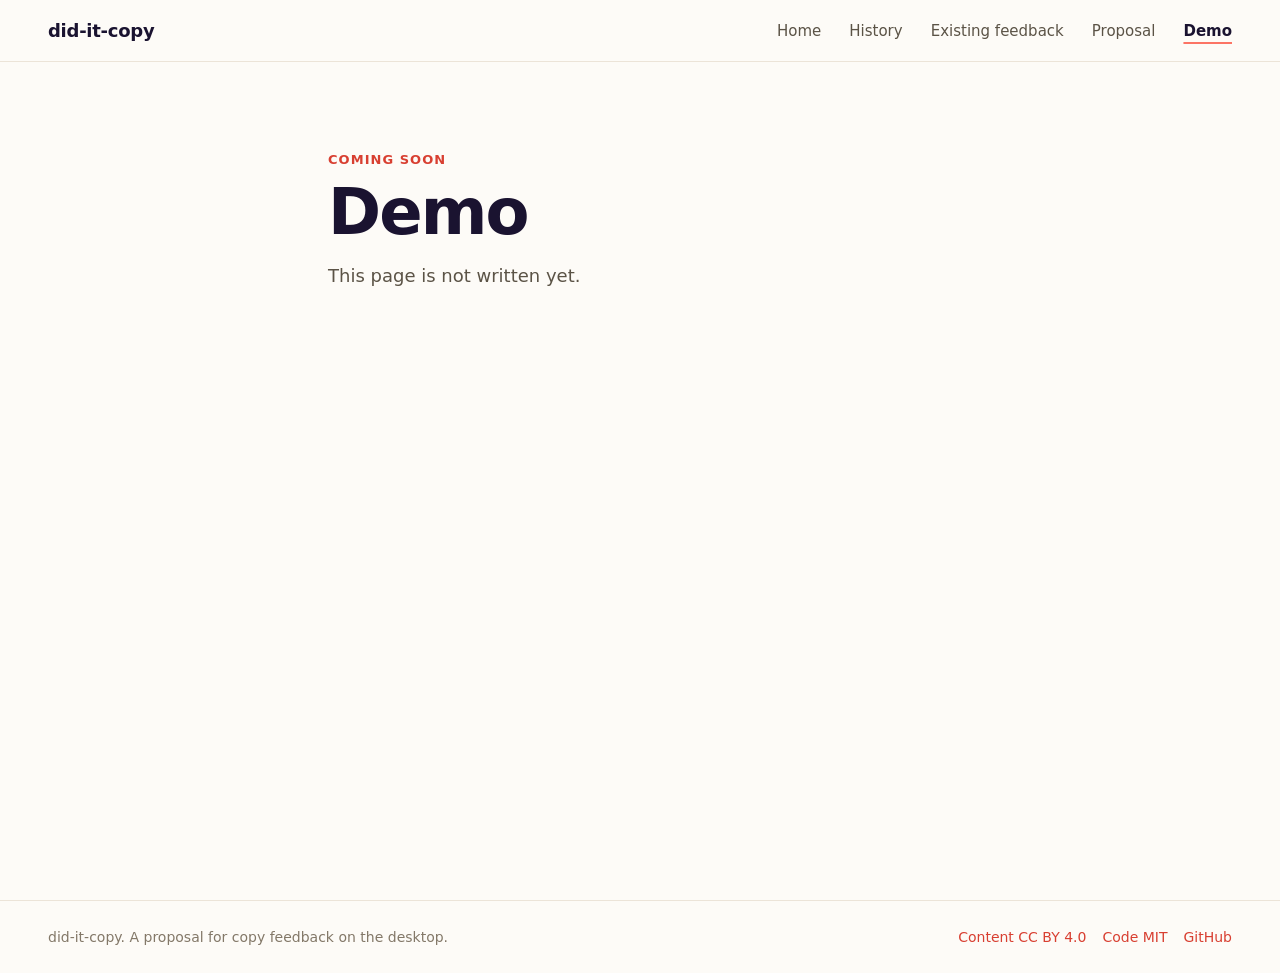
==== demo.html @ d61427d1 "feat: add Home with a live copy test, and four stub pages The first copy of the Home sentence change" ====
<!DOCTYPE html>
<html lang="en">
<head>
  <meta charset="utf-8">
  <meta name="viewport" content="width=device-width, initial-scale=1">
  <title>Demo · did-it-copy</title>
  <meta name="description" content="Try the proposed copy feedback in your browser.">
  <meta name="color-scheme" content="light dark">
  <link rel="preconnect" href="https://api.fontshare.com">
  <link rel="stylesheet" href="https://api.fontshare.com/v2/css?f[]=switzer@400,500,600,800&amp;display=swap">
  <link rel="stylesheet" href="css/site.css">
</head>
<body>
<div class="page">
  <header class="site-header">
    <a class="site-name" href="./">did-it-copy</a>
    <nav class="site-nav" aria-label="Site">
      <ul>
        <li><a href="./">Home</a></li>
        <li><a href="history.html">History</a></li>
        <li><a href="existing-feedback.html">Existing feedback</a></li>
        <li><a href="proposal.html">Proposal</a></li>
        <li><a href="demo.html" aria-current="page">Demo</a></li>
      </ul>
    </nav>
  </header>

  <main class="stub">
    <p class="eyebrow">Coming soon</p>
    <h1>Demo</h1>
    <p>This page is not written yet.</p>
  </main>
</div>

<footer class="site-footer">
  <span>did-it-copy. A proposal for copy feedback on the desktop.</span>
  <ul>
    <li><a href="https://creativecommons.org/licenses/by/4.0/">Content CC BY 4.0</a></li>
    <li><a href="https://github.com/brunodantas/did-it-copy/blob/main/LICENSE">Code MIT</a></li>
    <li><a href="https://github.com/brunodantas/did-it-copy">GitHub</a></li>
  </ul>
</footer>
</body>
</html>
---- css/site.css ----
:root {
  color-scheme: light dark;
  --bg: #fdfbf7;
  --surface: #fff;
  --ink-strong: #1a1330;
  --ink: #2c2540;
  --muted: #5b5346;
  --subtle: #837868;
  --border: #ece4d8;
  --kbd-border: #d8ccba;
  --accent: #d83f31;
  --accent-hover: #b23023;
  --accent-soft: #fc7465;
  --selection: #ffc4ba;
  /* The flash must read stronger than the selection, so it multiplies on light backgrounds and screens on dark ones. */
  --flash: rgb(252 116 101 / 0.75);
  --flash-blend: multiply;
  --gutter: clamp(16px, 4vw, 48px);
  --copy-shake-ms: 400ms;
}

@media (prefers-color-scheme: dark) {
  :root {
    --bg: #17131f;
    --surface: #251f30;
    --ink-strong: #f6f1ea;
    --ink: #e6dfd4;
    --muted: #b6ab9b;
    --subtle: #928878;
    --border: #342c40;
    --kbd-border: #4a4056;
    --accent: #ff7a6b;
    --accent-hover: #ff9d91;
    --selection: #7a3a34;
    --flash: rgb(252 116 101 / 0.6);
    --flash-blend: screen;
  }
}

html { scroll-behavior: smooth; }
@media (prefers-reduced-motion: reduce) {
  html { scroll-behavior: auto; }
}

body {
  margin: 0;
  background: var(--bg);
  color: var(--ink);
  font-family: "Switzer", system-ui, sans-serif;
  -webkit-font-smoothing: antialiased;
  overflow-wrap: break-word;
}

[hidden] { display: none !important; }

::selection { background: var(--selection); color: inherit; }

a { color: var(--accent); text-decoration: none; }
a:hover { color: var(--accent-hover); text-decoration: underline; }

:focus-visible { outline: 2px solid var(--accent); outline-offset: 3px; }

.page {
  min-height: 100vh;
  min-height: 100svh;
  display: flex;
  flex-direction: column;
}

/* Header and navigation */

.site-header {
  display: flex;
  align-items: center;
  justify-content: space-between;
  gap: 12px 24px;
  flex-wrap: wrap;
  padding: 20px var(--gutter);
  border-bottom: 1px solid var(--border);
}

.site-name {
  font-weight: 800;
  font-size: 18px;
  letter-spacing: -0.015em;
  color: var(--ink-strong);
}
.site-name:hover { color: var(--ink-strong); text-decoration: none; }

.site-nav ul {
  display: flex;
  flex-wrap: wrap;
  gap: 8px clamp(14px, 2.5vw, 28px);
  margin: 0;
  padding: 0;
  list-style: none;
  font-size: 15px;
  font-weight: 500;
}
.site-nav a { color: var(--muted); }
/* A shake moves the element with translate, which inline boxes ignore. */
.site-nav a, .site-footer a { display: inline-block; }
.site-nav a:hover { color: var(--ink-strong); }
.site-nav a[aria-current="page"] {
  color: var(--ink-strong);
  font-weight: 600;
  text-decoration: underline;
  text-decoration-color: var(--accent-soft);
  text-decoration-thickness: 2px;
  text-underline-offset: 6px;
}

/* Footer */

.site-footer {
  display: flex;
  justify-content: space-between;
  gap: 8px 16px;
  flex-wrap: wrap;
  padding: 28px var(--gutter);
  font-size: 14px;
  color: var(--subtle);
  border-top: 1px solid var(--border);
}
.site-footer ul {
  display: flex;
  gap: 16px;
  flex-wrap: wrap;
  margin: 0;
  padding: 0;
  list-style: none;
}

/* Shared type */

.eyebrow {
  margin: 0;
  font-size: 13px;
  font-weight: 600;
  letter-spacing: 0.08em;
  text-transform: uppercase;
  color: var(--accent);
}

/* Home */

.hero {
  flex: 1;
  display: flex;
  flex-direction: column;
  align-items: center;
  justify-content: center;
  text-align: center;
  gap: 28px;
  padding: clamp(48px, 10vh, 120px) var(--gutter);
}

.hero-sentence {
  margin: 0;
  max-width: 14ch;
  font-size: clamp(44px, 8vw, 96px);
  line-height: 1.02;
  font-weight: 800;
  letter-spacing: -0.03em;
  color: var(--ink-strong);
  text-wrap: balance;
  user-select: all;
  -webkit-user-select: all;
  cursor: text;
}

.hero-instruction {
  display: flex;
  align-items: center;
  justify-content: center;
  gap: 10px;
  flex-wrap: wrap;
  margin: 0;
  font-size: clamp(18px, 2vw, 22px);
  color: var(--muted);
}

kbd {
  min-width: 22px;
  padding: 6px 12px;
  font-family: inherit;
  font-weight: 600;
  font-size: 18px;
  color: var(--ink-strong);
  background: var(--surface);
  border: 1px solid var(--kbd-border);
  border-bottom-width: 3px;
  border-radius: 10px;
}

.answer {
  display: flex;
  flex-direction: column;
  align-items: center;
  gap: 14px;
  min-height: 150px;
  margin-top: clamp(24px, 5vh, 56px);
}
.answer-body {
  display: flex;
  flex-direction: column;
  align-items: center;
  gap: 14px;
}
.answer h2 {
  margin: 0;
  font-size: clamp(28px, 4vw, 44px);
  font-weight: 800;
  letter-spacing: -0.02em;
  color: var(--ink-strong);
}
.answer p {
  margin: 0;
  max-width: 36ch;
  font-size: clamp(17px, 1.8vw, 20px);
  line-height: 1.5;
  color: var(--muted);
  text-wrap: pretty;
}

.button {
  margin-top: 8px;
  padding: 10px 18px;
  font: inherit;
  font-weight: 600;
  font-size: 16px;
  color: var(--ink-strong);
  background: var(--surface);
  border: 1px solid var(--kbd-border);
  border-radius: 999px;
  cursor: pointer;
}
.button:hover { border-color: var(--accent-soft); }
.button[aria-pressed="true"] { border-color: var(--accent); }

.text-button {
  margin-top: auto;
  padding: 0;
  font: inherit;
  font-size: 15px;
  color: var(--subtle);
  background: none;
  border: 0;
  text-decoration: underline;
  text-underline-offset: 4px;
  cursor: pointer;
}

/* Stub pages */

.stub {
  flex: 1;
  width: 100%;
  max-width: 720px;
  box-sizing: border-box;
  margin: 0 auto;
  padding: clamp(48px, 10vh, 120px) var(--gutter);
}
.stub h1 {
  margin: 12px 0 16px;
  font-size: clamp(36px, 6vw, 64px);
  line-height: 1.05;
  font-weight: 800;
  letter-spacing: -0.03em;
  color: var(--ink-strong);
}
.stub h1 + p { margin: 0; font-size: 18px; line-height: 1.5; color: var(--muted); }

/* Copy feedback, drawn by js/copy-feedback.js */

.copy-flash {
  position: absolute;
  z-index: 9999;
  border-radius: 4px;
  background: var(--flash);
  mix-blend-mode: var(--flash-blend);
  pointer-events: none;
}

.copy-shake { animation: copy-shake var(--copy-shake-ms) ease-in-out; }

@keyframes copy-shake {
  0%, 100% { translate: 0; }
  20% { translate: -8px; }
  40% { translate: 8px; }
  60% { translate: -5px; }
  80% { translate: 5px; }
}

@media (prefers-reduced-motion: reduce) {
  .copy-shake {
    animation: none;
    outline: 2px solid var(--accent);
    outline-offset: 6px;
  }
}
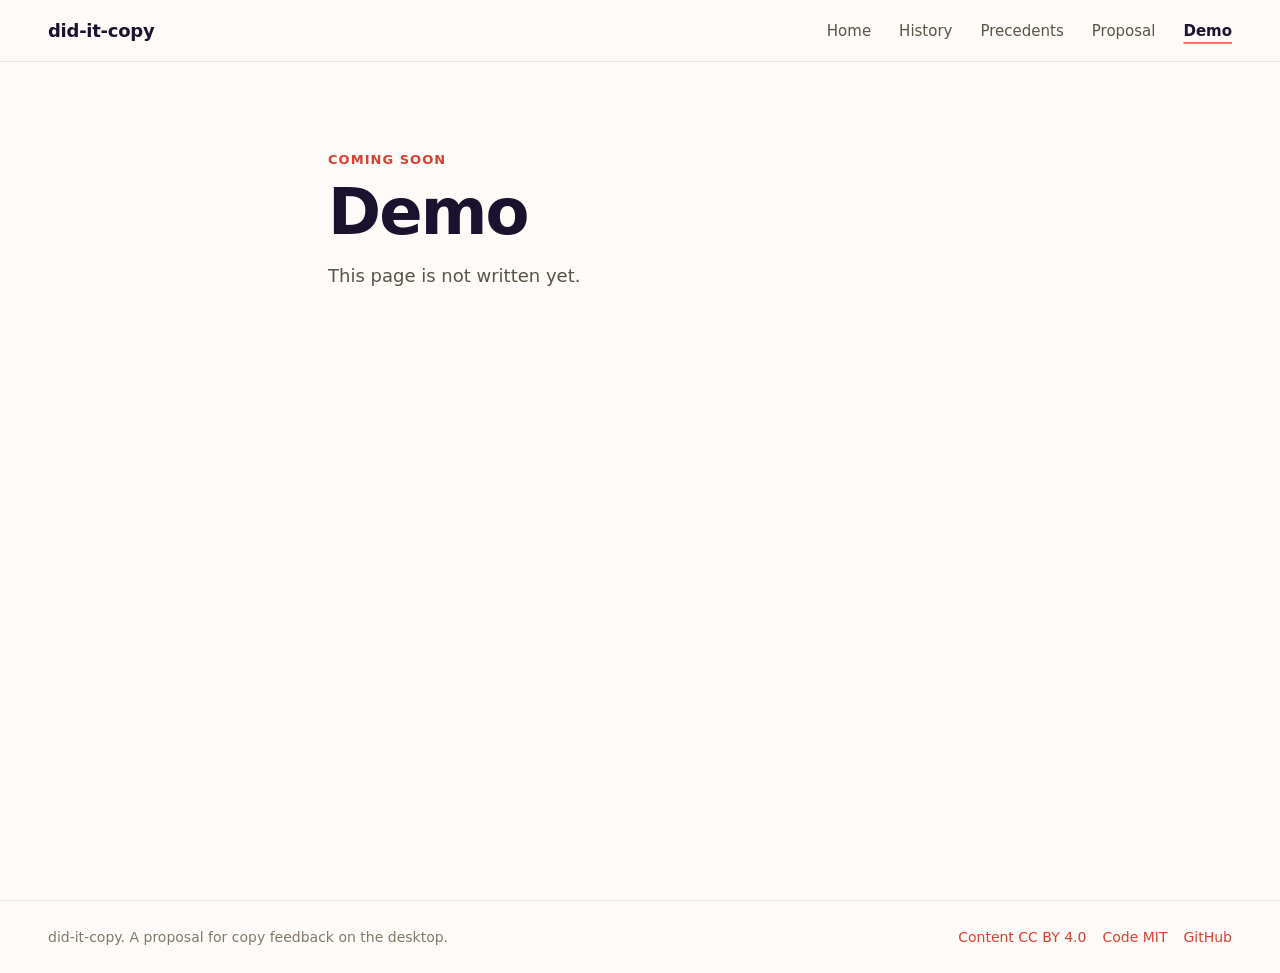
==== commit 7e006546: "refactor: rename the Existing feedback page to Precedents A one-word name sits with History, Proposa" ====
--- a/demo.html
+++ b/demo.html
@@ -18,7 +18,7 @@
       <ul>
         <li><a href="./">Home</a></li>
         <li><a href="history.html">History</a></li>
-        <li><a href="existing-feedback.html">Existing feedback</a></li>
+        <li><a href="precedents.html">Precedents</a></li>
         <li><a href="proposal.html">Proposal</a></li>
         <li><a href="demo.html" aria-current="page">Demo</a></li>
       </ul>
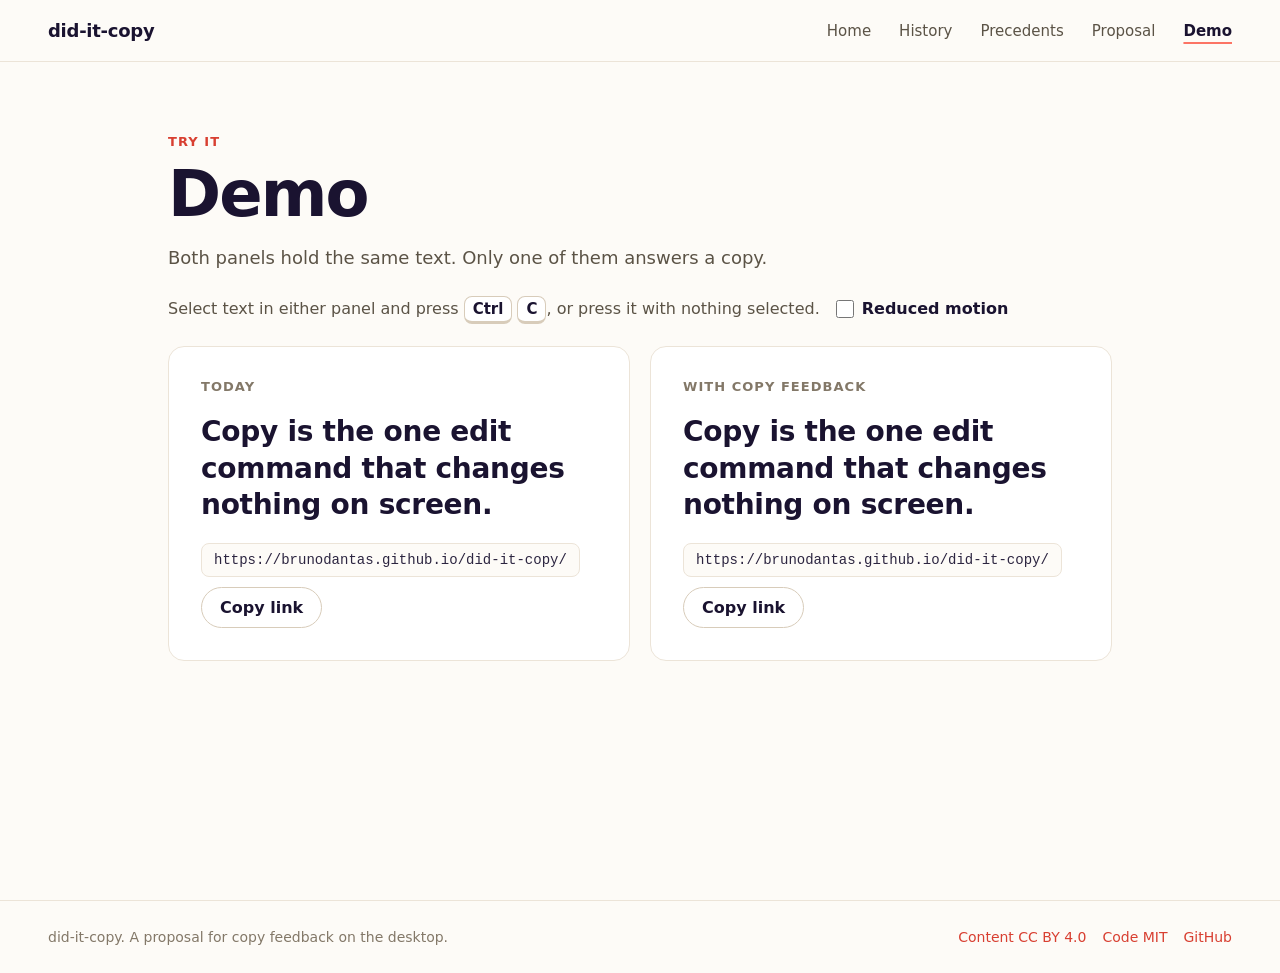
==== commit ce9c71ad: "feat: add the Demo page with side-by-side panels Two panels hold the same text. The "With copy feedb" ====
--- a/demo.html
+++ b/demo.html
@@ -9,6 +9,7 @@
   <link rel="preconnect" href="https://api.fontshare.com">
   <link rel="stylesheet" href="https://api.fontshare.com/v2/css?f[]=switzer@400,500,600,800&amp;display=swap">
   <link rel="stylesheet" href="css/site.css">
+  <script type="module" src="js/demo.js"></script>
 </head>
 <body>
 <div class="page">
@@ -25,10 +26,35 @@
     </nav>
   </header>
 
-  <main class="stub">
-    <p class="eyebrow">Coming soon</p>
+  <main class="demo">
+    <p class="eyebrow">Try it</p>
     <h1>Demo</h1>
-    <p>This page is not written yet.</p>
+    <p class="demo-intro">Both panels hold the same text. Only one of them answers a copy.</p>
+
+    <div class="demo-controls">
+      <span>Select text in either panel and press <kbd data-copy-key>Ctrl</kbd> <kbd>C</kbd>, or press it with nothing selected.</span>
+      <label class="motion-toggle"><input type="checkbox" id="motion-toggle"> Reduced motion</label>
+    </div>
+
+    <div class="panels">
+      <section class="panel" data-silent tabindex="0" aria-labelledby="silent-heading">
+        <h2 id="silent-heading">Today</h2>
+        <p class="panel-text">Copy is the one edit command that changes nothing on screen.</p>
+        <div class="panel-link">
+          <code>https://brunodantas.github.io/did-it-copy/</code>
+          <button class="button" type="button" data-copy-button>Copy link</button>
+        </div>
+      </section>
+
+      <section class="panel" tabindex="0" aria-labelledby="feedback-heading">
+        <h2 id="feedback-heading">With copy feedback</h2>
+        <p class="panel-text">Copy is the one edit command that changes nothing on screen.</p>
+        <div class="panel-link">
+          <code>https://brunodantas.github.io/did-it-copy/</code>
+          <button class="button" type="button" data-copy-button>Copy link</button>
+        </div>
+      </section>
+    </div>
   </main>
 </div>
 
--- a/css/site.css
+++ b/css/site.css
@@ -271,6 +271,106 @@
 }
 .stub h1 + p { margin: 0; font-size: 18px; line-height: 1.5; color: var(--muted); }
 
+/* Demo */
+
+.demo {
+  flex: 1;
+  width: 100%;
+  max-width: 1040px;
+  box-sizing: border-box;
+  margin: 0 auto;
+  padding: clamp(40px, 8vh, 96px) var(--gutter);
+}
+.demo h1 {
+  margin: 12px 0 16px;
+  font-size: clamp(36px, 6vw, 64px);
+  line-height: 1.05;
+  font-weight: 800;
+  letter-spacing: -0.03em;
+  color: var(--ink-strong);
+}
+.demo-intro {
+  margin: 0;
+  max-width: 60ch;
+  font-size: 18px;
+  line-height: 1.5;
+  color: var(--muted);
+}
+
+.demo-controls {
+  display: flex;
+  align-items: center;
+  gap: 8px 16px;
+  flex-wrap: wrap;
+  margin: 28px 0 0;
+  font-size: 16px;
+  color: var(--muted);
+}
+.demo-controls .button { margin-top: 0; }
+.demo-controls kbd { padding: 3px 8px; font-size: 15px; border-radius: 8px; }
+.motion-toggle {
+  display: inline-flex;
+  align-items: center;
+  gap: 8px;
+  font-weight: 600;
+  color: var(--ink-strong);
+  cursor: pointer;
+}
+.motion-toggle input { width: 18px; height: 18px; margin: 0; accent-color: var(--accent); }
+
+.panels {
+  display: grid;
+  grid-template-columns: repeat(auto-fit, minmax(min(100%, 320px), 1fr));
+  gap: 20px;
+  margin-top: 28px;
+}
+
+.panel {
+  display: flex;
+  flex-direction: column;
+  gap: 20px;
+  padding: clamp(20px, 3vw, 32px);
+  background: var(--surface);
+  border: 1px solid var(--border);
+  border-radius: 16px;
+}
+.panel:focus-visible { outline-offset: 4px; }
+.panel h2 {
+  margin: 0;
+  font-size: 13px;
+  font-weight: 600;
+  letter-spacing: 0.08em;
+  text-transform: uppercase;
+  color: var(--subtle);
+}
+.panel-text {
+  margin: 0;
+  font-size: clamp(22px, 2.6vw, 28px);
+  line-height: 1.3;
+  font-weight: 600;
+  letter-spacing: -0.01em;
+  color: var(--ink-strong);
+  text-wrap: pretty;
+}
+.panel-link {
+  display: flex;
+  align-items: center;
+  gap: 10px;
+  flex-wrap: wrap;
+  margin-top: auto;
+}
+.panel-link code {
+  min-width: 0;
+  padding: 8px 12px;
+  font-size: 14px;
+  color: var(--ink);
+  background: var(--bg);
+  border: 1px solid var(--border);
+  border-radius: 8px;
+  overflow-wrap: anywhere;
+}
+.panel-link .button { margin-top: 0; }
+
 /* Copy feedback, drawn by js/copy-feedback.js */
 
 .copy-flash {
@@ -292,8 +392,14 @@
   80% { translate: 5px; }
 }
 
+/* The reduced-motion shake is a static outline, from the system setting unless the page forces a version. */
+:root[data-motion="reduce"] .copy-shake {
+  animation: none;
+  outline: 2px solid var(--accent);
+  outline-offset: 6px;
+}
 @media (prefers-reduced-motion: reduce) {
-  .copy-shake {
+  :root:not([data-motion="full"]) .copy-shake {
     animation: none;
     outline: 2px solid var(--accent);
     outline-offset: 6px;
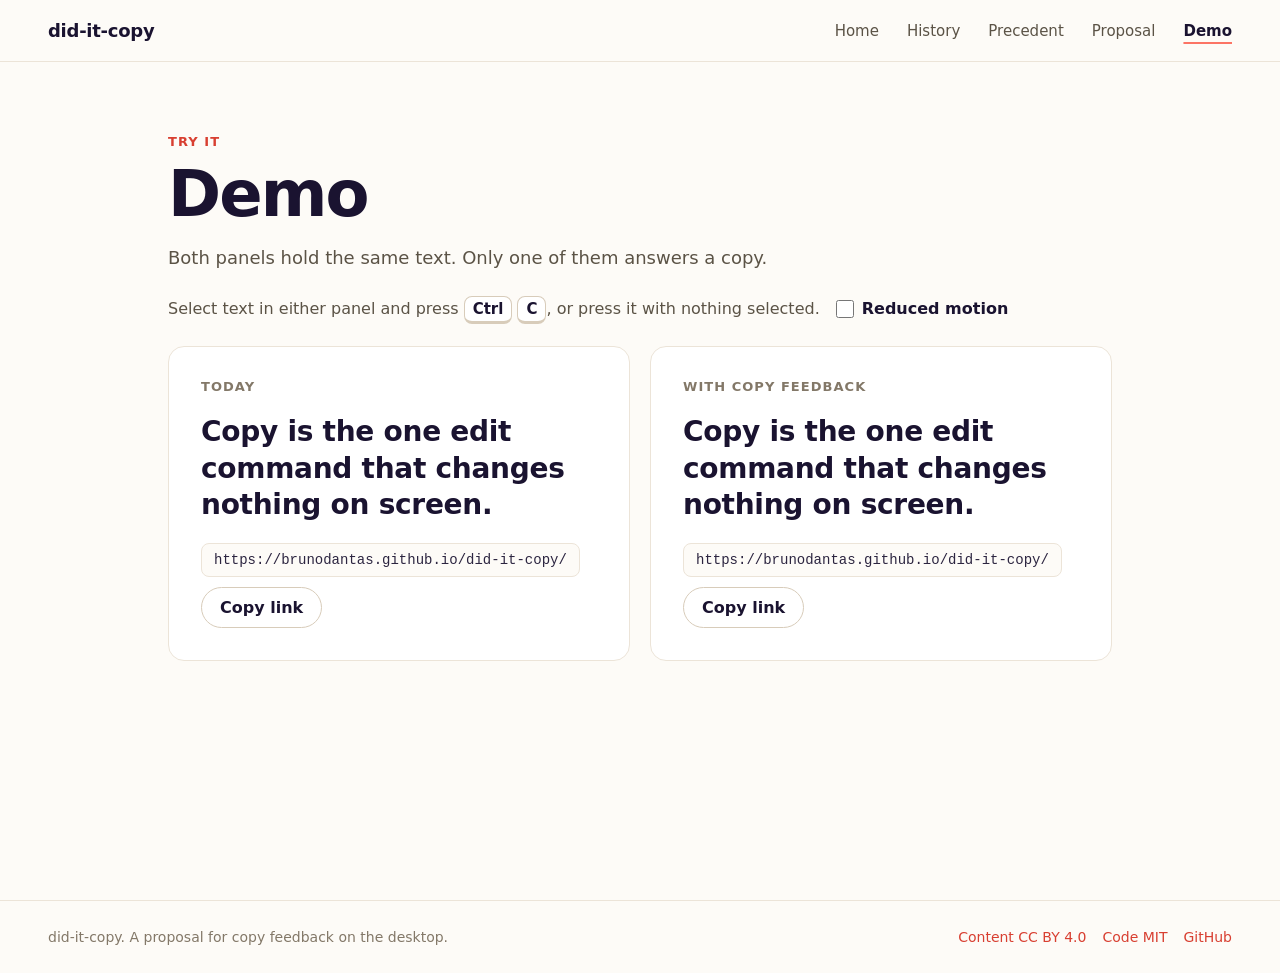
==== commit 77704c5c: "refactor: rename the Precedents page to Precedent The singular reads as the page's claim, that there" ====
--- a/demo.html
+++ b/demo.html
@@ -19,7 +19,7 @@
       <ul>
         <li><a href="./">Home</a></li>
         <li><a href="history.html">History</a></li>
-        <li><a href="precedents.html">Precedents</a></li>
+        <li><a href="precedent.html">Precedent</a></li>
         <li><a href="proposal.html">Proposal</a></li>
         <li><a href="demo.html" aria-current="page">Demo</a></li>
       </ul>
